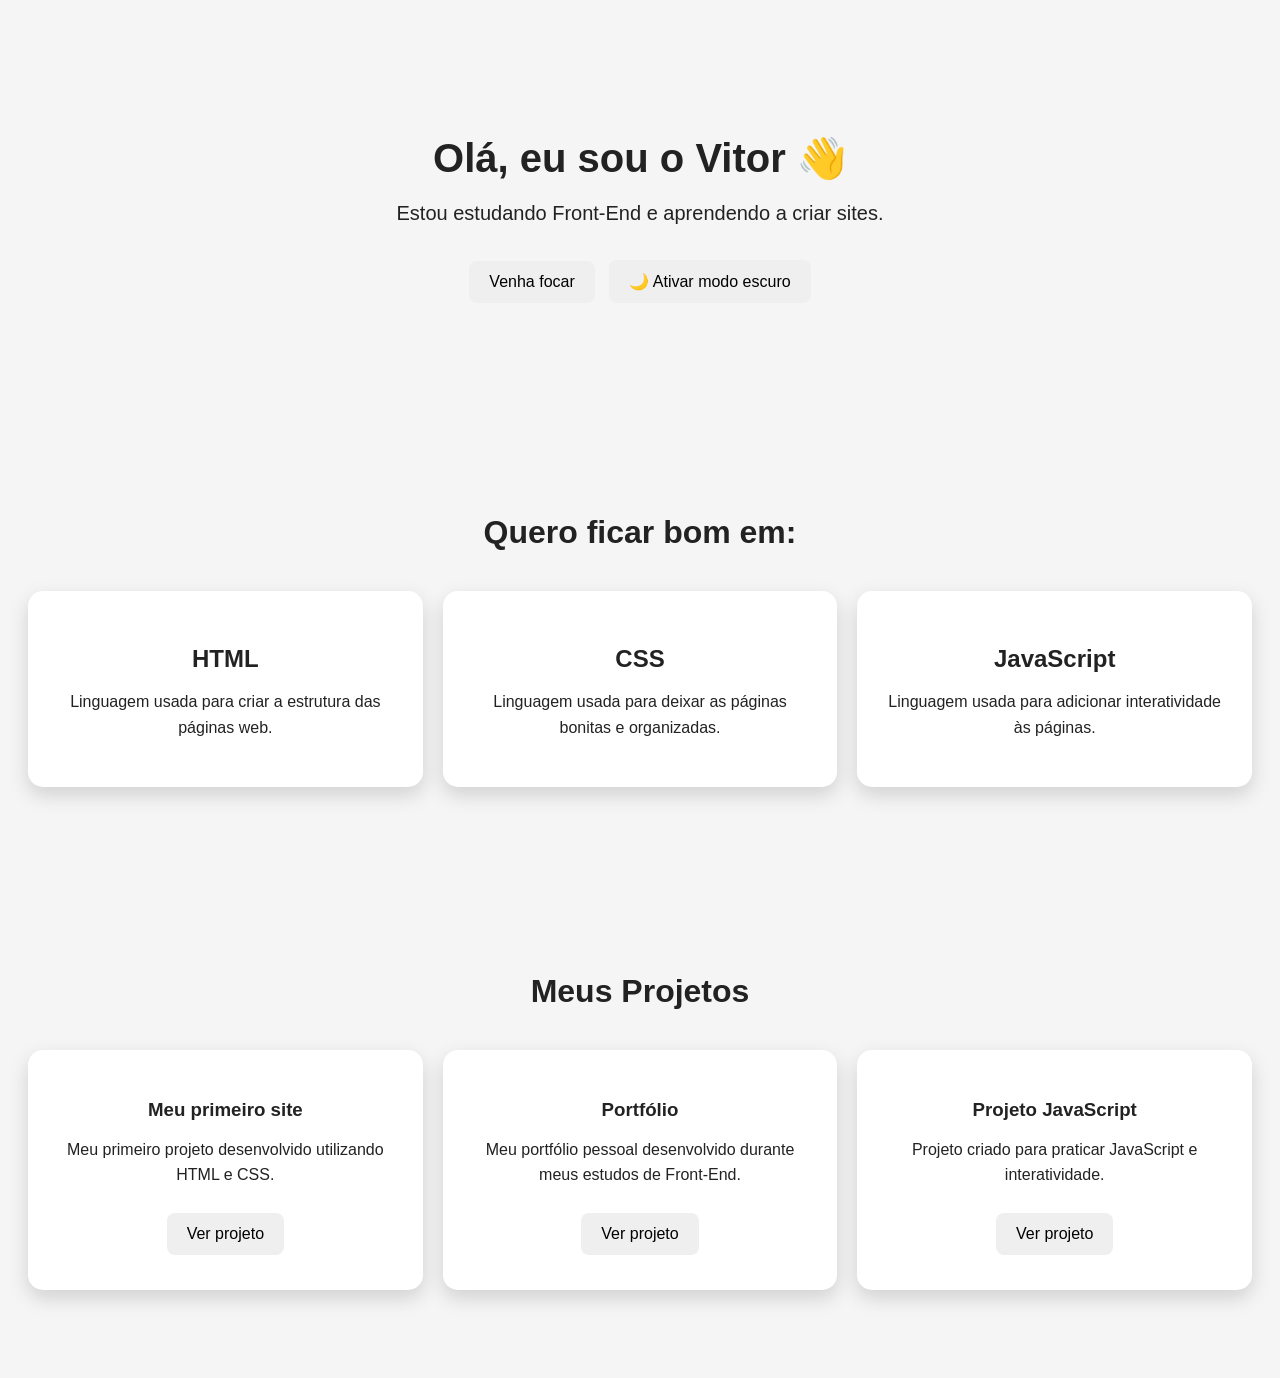
==== index.html @ cea2af31 "Meu primeiro site" ====
<!DOCTYPE html>
<html lang="pt-BR">
<head>
    <meta charset="UTF-8">
    <meta name="viewport" content="width=device-width, initial-scale=1.0">
    <title>Portfólio - Vitor</title>
    <link rel="stylesheet" href="style.css">
</head>

<body>

    <header>
        <h1>Olá, eu sou o Vitor 👋</h1>
        <p>Estou estudando Front-End e aprendendo a criar sites.</p>

        <button id="botao-foco">Venha focar</button>
        <button id="botao-tema">🌙 Ativar modo escuro</button>
    </header>

    <main>

        <section id="habilidades">
            <h2>Quero ficar bom em:</h2>

            <div class="cards">

                <div class="card" id="card-html">
                    <h3>HTML</h3>
                    <p>
                        Linguagem usada para criar a estrutura
                        das páginas web.
                    </p>
                </div>

                <div class="card" id="card-css">
                    <h3>CSS</h3>
                    <p>
                        Linguagem usada para deixar as páginas
                        bonitas e organizadas.
                    </p>
                </div>

                <div class="card" id="card-js">
                    <h3>JavaScript</h3>
                    <p>
                        Linguagem usada para adicionar
                        interatividade às páginas.
                    </p>
                </div>

            </div>
        </section>

    </main>

    <script src="script.js"></script>

</body>
</html>
<section id="projetos">

    <h2>Meus Projetos</h2>

    <div class="projetos">

        <div class="projeto">
            <h3>Meu primeiro site</h3>
            <p>
                Meu primeiro projeto desenvolvido
                utilizando HTML e CSS.
            </p>
            <button>Ver projeto</button>
        </div>

        <div class="projeto">
            <h3>Portfólio</h3>
            <p>
                Meu portfólio pessoal desenvolvido
                durante meus estudos de Front-End.
            </p>
            <button>Ver projeto</button>
        </div>

        <div class="projeto">
            <h3>Projeto JavaScript</h3>
            <p>
                Projeto criado para praticar
                JavaScript e interatividade.
            </p>
            <button>Ver projeto</button>
        </div>

    </div>

</section>
---- style.css ----
** {
    margin: 0;
    padding: 0;
    box-sizing: border-box;
}

html {
    scroll-behavior: smooth;
}

body {
    font-family: Arial, sans-serif;
    background-color: #f5f5f5;
    color: #222;
    transition: 0.3s;
}

header {
    text-align: center;
    padding: 100px 20px;
}

header h1 {
    font-size: 40px;
    margin-bottom: 15px;
}

header p {
    font-size: 20px;
    margin-bottom: 30px;
}

button {
    padding: 12px 20px;
    margin: 5px;
    border: none;
    border-radius: 8px;
    cursor: pointer;
    font-size: 16px;
}

#habilidades {
    padding: 80px 20px;
    text-align: center;
}

#habilidades h2 {
    font-size: 32px;
    margin-bottom: 40px;
}

.cards {
    display: flex;
    gap: 20px;
    justify-content: center;
}

.card {
    background-color: white;
    padding: 30px;
    border-radius: 15px;
    width: 30%;
    box-shadow: 0 8px 20px rgba(0, 0, 0, 0.15);
    transition: 0.3s;
    text-align: center;
    cursor: pointer;
}

.card:hover {
    transform: translateY(-10px);
}

.card.selecionado {
    transform: scale(1.1);
    box-shadow: 0 15px 30px rgba(0, 0, 0, 0.25);
}

.card h3 {
    font-size: 24px;
    margin-bottom: 15px;
}

.card p {
    line-height: 1.6;
}

/* MODO ESCURO */

body.dark {
    background-color: #121212;
    color: white;
}

body.dark .card {
    background-color: #1e1e1e;
    color: white;
}

body.dark .card p {
    color: #ddd;
}

/* CELULAR */

@media (max-width: 768px) {

    .cards {
        flex-direction: column;
        align-items: center;
    }

    .card {
        width: 80%;
    }

}#projetos {
    padding: 80px 20px;
    text-align: center;
}

#projetos h2 {
    font-size: 32px;
    margin-bottom: 40px;
}

.projetos {
    display: flex;
    gap: 20px;
    justify-content: center;
}

.projeto {
    background-color: white;
    padding: 30px;
    border-radius: 15px;
    width: 30%;
    box-shadow: 0 8px 20px rgba(0, 0, 0, 0.15);
    transition: 0.3s;
}

.projeto:hover {
    transform: translateY(-10px);
}

.projeto h3 {
    margin-bottom: 15px;
}

.projeto p {
    line-height: 1.6;
    margin-bottom: 20px;
}

body.dark .projeto {
    background-color: #1e1e1e;
    color: white;
}

@media (max-width: 768px) {

    .projetos {
        flex-direction: column;
        align-items: center;
    }

    .projeto {
        width: 80%;
    }

}
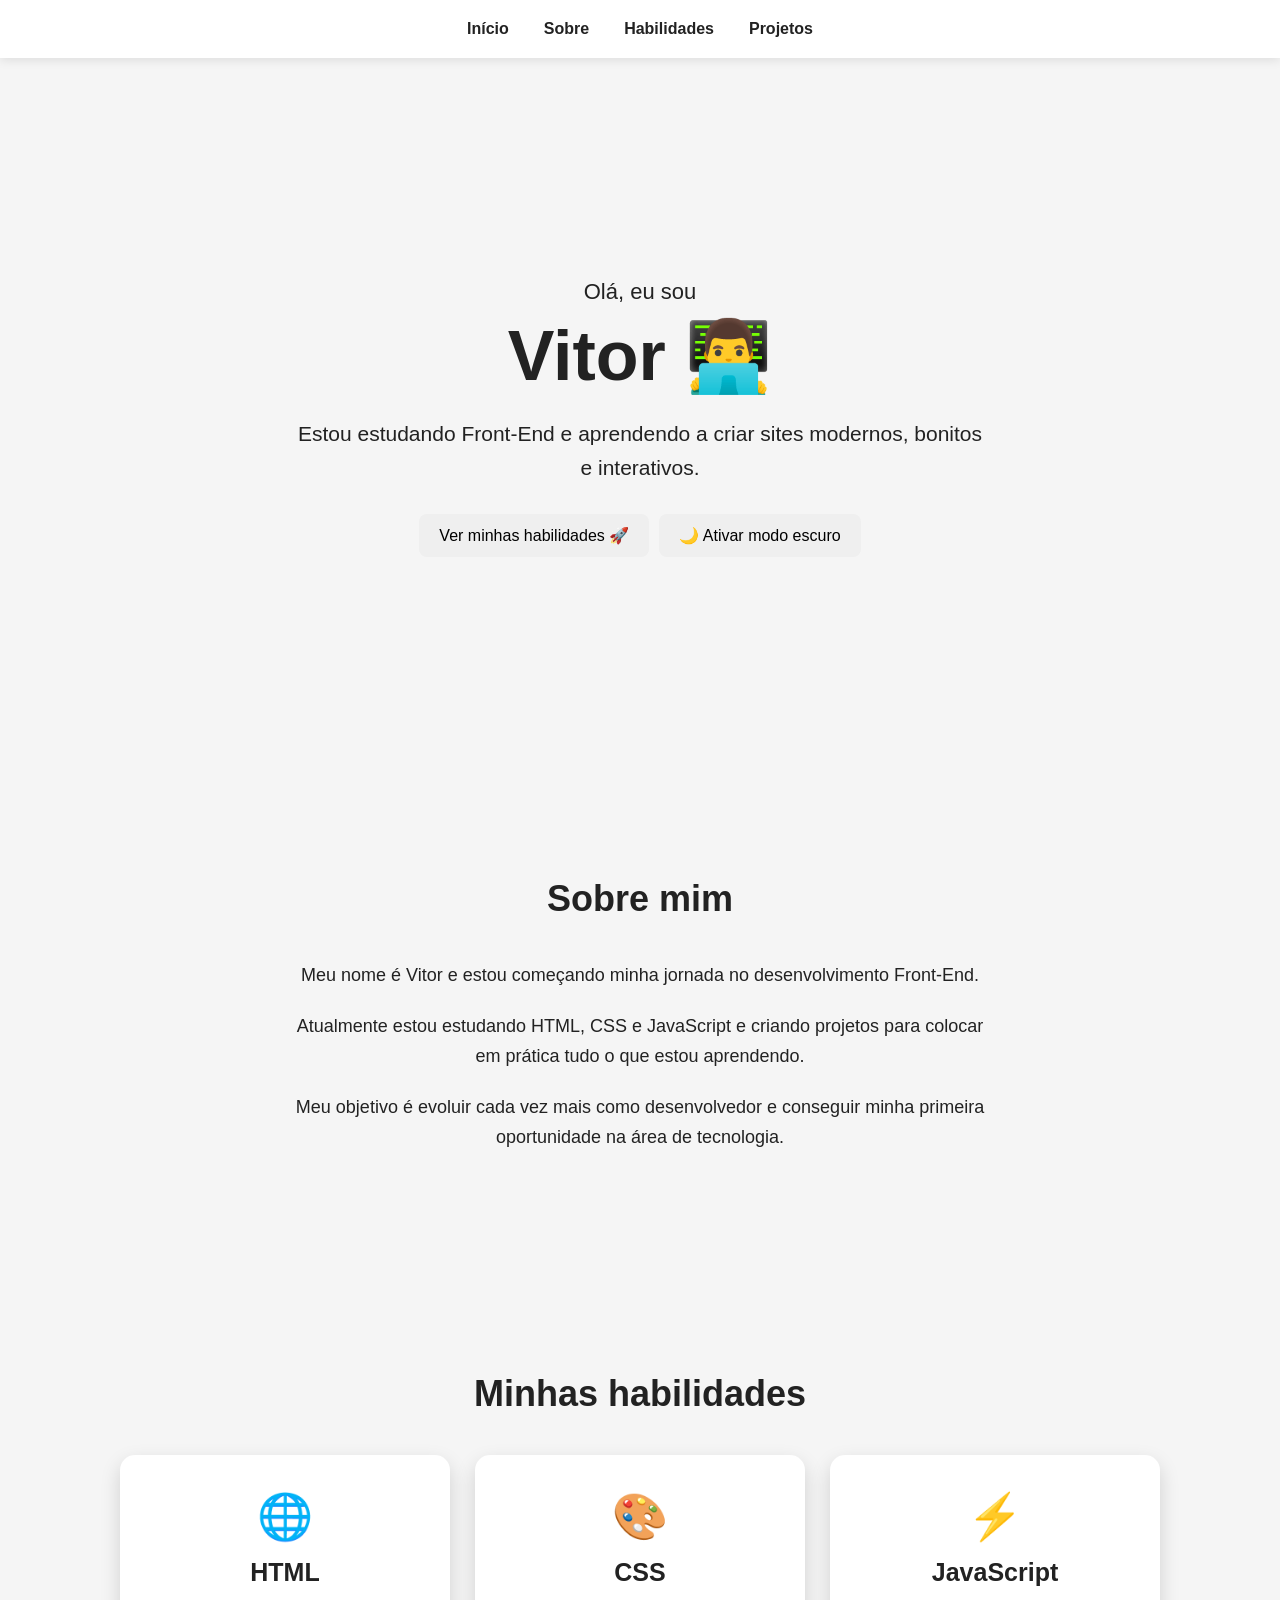
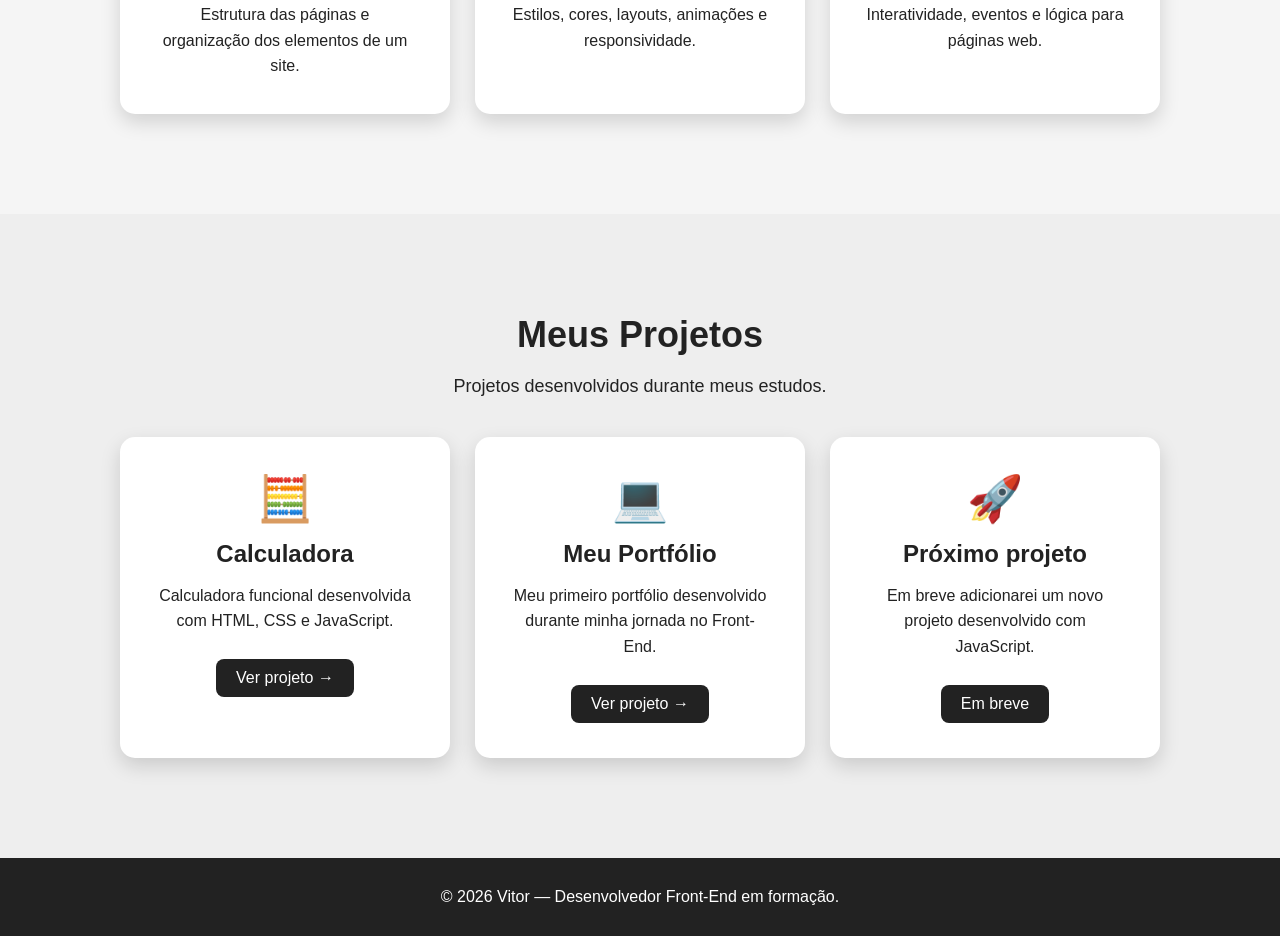
==== commit b57eb04f: "Atualiza portfólio e adiciona calculadora" ====
--- a/index.html
+++ b/index.html
@@ -1,5 +1,6 @@
 <!DOCTYPE html>
 <html lang="pt-BR">
+
 <head>
     <meta charset="UTF-8">
     <meta name="viewport" content="width=device-width, initial-scale=1.0">
@@ -9,87 +10,186 @@
 
 <body>
 
-    <header>
-        <h1>Olá, eu sou o Vitor 👋</h1>
-        <p>Estou estudando Front-End e aprendendo a criar sites.</p>
+    <nav class="menu">
+        <a href="#inicio">Início</a>
+        <a href="#sobre">Sobre</a>
+        <a href="#habilidades">Habilidades</a>
+        <a href="#projetos">Projetos</a>
+    </nav>
 
-        <button id="botao-foco">Venha focar</button>
-        <button id="botao-tema">🌙 Ativar modo escuro</button>
+    <header class="hero" id="inicio">
+
+        <div class="hero-texto">
+
+            <p class="saudacao">Olá, eu sou</p>
+
+            <h1>Vitor 👨‍💻</h1>
+
+            <p class="descricao">
+                Estou estudando Front-End e aprendendo a criar
+                sites modernos, bonitos e interativos.
+            </p>
+
+            <div class="botoes">
+                <button id="botao-foco">
+                    Ver minhas habilidades 🚀
+                </button>
+
+                <button id="botao-tema">
+                    🌙 Ativar modo escuro
+                </button>
+            </div>
+
+        </div>
+
     </header>
 
     <main>
 
+        <section id="sobre">
+
+            <h2>Sobre mim</h2>
+
+            <div class="sobre-conteudo">
+
+                <p>
+                    Meu nome é Vitor e estou começando minha jornada
+                    no desenvolvimento Front-End.
+                </p>
+
+                <p>
+                    Atualmente estou estudando HTML, CSS e JavaScript
+                    e criando projetos para colocar em prática tudo
+                    o que estou aprendendo.
+                </p>
+
+                <p>
+                    Meu objetivo é evoluir cada vez mais como
+                    desenvolvedor e conseguir minha primeira
+                    oportunidade na área de tecnologia.
+                </p>
+
+            </div>
+
+        </section>
+
         <section id="habilidades">
-            <h2>Quero ficar bom em:</h2>
+
+            <h2>Minhas habilidades</h2>
 
             <div class="cards">
 
                 <div class="card" id="card-html">
+                    <div class="icone">🌐</div>
                     <h3>HTML</h3>
                     <p>
-                        Linguagem usada para criar a estrutura
-                        das páginas web.
+                        Estrutura das páginas e organização
+                        dos elementos de um site.
                     </p>
                 </div>
 
                 <div class="card" id="card-css">
+                    <div class="icone">🎨</div>
                     <h3>CSS</h3>
                     <p>
-                        Linguagem usada para deixar as páginas
-                        bonitas e organizadas.
+                        Estilos, cores, layouts, animações
+                        e responsividade.
                     </p>
                 </div>
 
                 <div class="card" id="card-js">
+                    <div class="icone">⚡</div>
                     <h3>JavaScript</h3>
                     <p>
-                        Linguagem usada para adicionar
-                        interatividade às páginas.
+                        Interatividade, eventos e lógica
+                        para páginas web.
                     </p>
                 </div>
 
             </div>
+
+        </section>
+
+        <section id="projetos">
+
+            <h2>Meus Projetos</h2>
+
+            <p class="subtitulo">
+                Projetos desenvolvidos durante meus estudos.
+            </p>
+
+            <div class="projetos">
+
+                <div class="projeto">
+
+                    <div class="projeto-icone">🧮</div>
+
+                    <h3>Calculadora</h3>
+
+                    <p>
+                        Calculadora funcional desenvolvida
+                        com HTML, CSS e JavaScript.
+                    </p>
+
+                    <a href="calculadora/index.html"
+                       class="botao-projeto">
+                        Ver projeto →
+                    </a>
+
+                </div>
+
+                <div class="projeto">
+
+                    <div class="projeto-icone">💻</div>
+
+                    <h3>Meu Portfólio</h3>
+
+                    <p>
+                        Meu primeiro portfólio desenvolvido
+                        durante minha jornada no Front-End.
+                    </p>
+
+                    <a href="#inicio"
+                       class="botao-projeto">
+                        Ver projeto →
+                    </a>
+
+                </div>
+
+                <div class="projeto">
+
+                    <div class="projeto-icone">🚀</div>
+
+                    <h3>Próximo projeto</h3>
+
+                    <p>
+                        Em breve adicionarei um novo projeto
+                        desenvolvido com JavaScript.
+                    </p>
+
+                    <a href="#projetos"
+                       class="botao-projeto">
+                        Em breve
+                    </a>
+
+                </div>
+
+            </div>
+
         </section>
 
     </main>
 
+    <footer>
+
+        <p>
+            © 2026 Vitor — Desenvolvedor Front-End em formação.
+        </p>
+
+    </footer>
+
     <script src="script.js"></script>
 
 </body>
-</html>
-<section id="projetos">
 
-    <h2>Meus Projetos</h2>
-
-    <div class="projetos">
-
-        <div class="projeto">
-            <h3>Meu primeiro site</h3>
-            <p>
-                Meu primeiro projeto desenvolvido
-                utilizando HTML e CSS.
-            </p>
-            <button>Ver projeto</button>
-        </div>
-
-        <div class="projeto">
-            <h3>Portfólio</h3>
-            <p>
-                Meu portfólio pessoal desenvolvido
-                durante meus estudos de Front-End.
-            </p>
-            <button>Ver projeto</button>
-        </div>
-
-        <div class="projeto">
-            <h3>Projeto JavaScript</h3>
-            <p>
-                Projeto criado para praticar
-                JavaScript e interatividade.
-            </p>
-            <button>Ver projeto</button>
-        </div>
-
-    </div>
-
-</section>+</html>
--- a/style.css
+++ b/style.css
@@ -1,4 +1,4 @@
-** {
+* {
     margin: 0;
     padding: 0;
     box-sizing: border-box;
@@ -15,55 +15,151 @@
     transition: 0.3s;
 }
 
-header {
-    text-align: center;
-    padding: 100px 20px;
-}
-
-header h1 {
-    font-size: 40px;
-    margin-bottom: 15px;
-}
-
-header p {
-    font-size: 20px;
+
+/* MENU */
+
+.menu {
+    position: sticky;
+    top: 0;
+    z-index: 1000;
+
+    display: flex;
+    justify-content: center;
+    gap: 35px;
+
+    padding: 20px;
+
+    background-color: white;
+
+    box-shadow: 0 2px 10px rgba(0, 0, 0, 0.1);
+}
+
+.menu a {
+    color: #222;
+    text-decoration: none;
+    font-weight: bold;
+    transition: 0.3s;
+}
+
+.menu a:hover {
+    transform: translateY(-2px);
+}
+
+
+/* INÍCIO */
+
+.hero {
+    min-height: 80vh;
+
+    display: flex;
+    justify-content: center;
+    align-items: center;
+
+    text-align: center;
+
+    padding: 40px 20px;
+}
+
+.hero-texto {
+    max-width: 700px;
+}
+
+.saudacao {
+    font-size: 22px;
+    margin-bottom: 10px;
+}
+
+.hero h1 {
+    font-size: 70px;
+    margin-bottom: 20px;
+}
+
+.descricao {
+    font-size: 21px;
+    line-height: 1.6;
     margin-bottom: 30px;
+}
+
+.botoes {
+    display: flex;
+    justify-content: center;
+    gap: 10px;
+    flex-wrap: wrap;
 }
 
 button {
     padding: 12px 20px;
-    margin: 5px;
+
     border: none;
     border-radius: 8px;
+
     cursor: pointer;
+
     font-size: 16px;
-}
-
-#habilidades {
-    padding: 80px 20px;
-    text-align: center;
-}
-
-#habilidades h2 {
-    font-size: 32px;
+
+    transition: 0.3s;
+}
+
+button:hover {
+    transform: translateY(-3px);
+}
+
+
+/* SEÇÕES */
+
+section {
+    padding: 100px 20px;
+}
+
+section h2 {
+    text-align: center;
+    font-size: 36px;
     margin-bottom: 40px;
 }
 
+
+/* SOBRE */
+
+.sobre-conteudo {
+    max-width: 700px;
+    margin: 0 auto;
+    text-align: center;
+}
+
+.sobre-conteudo p {
+    font-size: 18px;
+    line-height: 1.7;
+    margin-bottom: 20px;
+}
+
+
+/* HABILIDADES */
+
 .cards {
     display: flex;
-    gap: 20px;
-    justify-content: center;
+    gap: 25px;
+    justify-content: center;
+
+    max-width: 1100px;
+    margin: 0 auto;
 }
 
 .card {
     background-color: white;
-    padding: 30px;
+
+    padding: 35px;
+
     border-radius: 15px;
+
     width: 30%;
+
+    text-align: center;
+
     box-shadow: 0 8px 20px rgba(0, 0, 0, 0.15);
-    transition: 0.3s;
-    text-align: center;
+
     cursor: pointer;
+
+    transition: 0.3s;
 }
 
 .card:hover {
@@ -71,18 +167,118 @@
 }
 
 .card.selecionado {
-    transform: scale(1.1);
-    box-shadow: 0 15px 30px rgba(0, 0, 0, 0.25);
+    transform: scale(1.05);
+
+    box-shadow:
+        0 15px 30px rgba(0, 0, 0, 0.25);
+}
+
+.icone {
+    font-size: 45px;
+    margin-bottom: 15px;
 }
 
 .card h3 {
+    font-size: 25px;
+    margin-bottom: 15px;
+}
+
+.card p {
+    line-height: 1.6;
+}
+
+
+/* PROJETOS */
+
+#projetos {
+    background-color: #eeeeee;
+}
+
+.subtitulo {
+    text-align: center;
+    font-size: 18px;
+
+    margin-top: -20px;
+    margin-bottom: 40px;
+}
+
+.projetos {
+    display: flex;
+    gap: 25px;
+    justify-content: center;
+
+    max-width: 1100px;
+    margin: 0 auto;
+}
+
+.projeto {
+    background-color: white;
+
+    padding: 35px;
+
+    border-radius: 15px;
+
+    width: 30%;
+
+    text-align: center;
+
+    box-shadow: 0 8px 20px rgba(0, 0, 0, 0.15);
+
+    transition: 0.3s;
+}
+
+.projeto:hover {
+    transform: translateY(-10px);
+}
+
+.projeto-icone {
+    font-size: 45px;
+    margin-bottom: 15px;
+}
+
+.projeto h3 {
     font-size: 24px;
     margin-bottom: 15px;
 }
 
-.card p {
+.projeto p {
     line-height: 1.6;
-}
+    margin-bottom: 25px;
+}
+
+.botao-projeto {
+    display: inline-block;
+
+    padding: 10px 20px;
+
+    background-color: #222;
+
+    color: white;
+
+    text-decoration: none;
+
+    border-radius: 8px;
+
+    transition: 0.3s;
+}
+
+.botao-projeto:hover {
+    transform: translateY(-3px);
+}
+
+
+/* RODAPÉ */
+
+footer {
+    padding: 30px;
+
+    text-align: center;
+
+    background-color: #222;
+
+    color: white;
+}
+
 
 /* MODO ESCURO */
 
@@ -91,6 +287,14 @@
     color: white;
 }
 
+body.dark .menu {
+    background-color: #1e1e1e;
+}
+
+body.dark .menu a {
+    color: white;
+}
+
 body.dark .card {
     background-color: #1e1e1e;
     color: white;
@@ -100,9 +304,53 @@
     color: #ddd;
 }
 
+body.dark #projetos {
+    background-color: #181818;
+}
+
+body.dark .projeto {
+    background-color: #1e1e1e;
+    color: white;
+}
+
+body.dark .projeto p {
+    color: #ddd;
+}
+
+body.dark .botao-projeto {
+    background-color: white;
+    color: #222;
+}
+
+body.dark .sobre-conteudo p {
+    color: #ddd;
+}
+
+
 /* CELULAR */
 
 @media (max-width: 768px) {
+
+    .menu {
+        gap: 12px;
+        padding: 15px 10px;
+    }
+
+    .menu a {
+        font-size: 14px;
+    }
+
+    .hero {
+        min-height: 70vh;
+    }
+
+    .hero h1 {
+        font-size: 50px;
+    }
+
+    .descricao {
+        font-size: 18px;
+    }
 
     .cards {
         flex-direction: column;
@@ -110,53 +358,8 @@
     }
 
     .card {
-        width: 80%;
-    }
-
-}#projetos {
-    padding: 80px 20px;
-    text-align: center;
-}
-
-#projetos h2 {
-    font-size: 32px;
-    margin-bottom: 40px;
-}
-
-.projetos {
-    display: flex;
-    gap: 20px;
-    justify-content: center;
-}
-
-.projeto {
-    background-color: white;
-    padding: 30px;
-    border-radius: 15px;
-    width: 30%;
-    box-shadow: 0 8px 20px rgba(0, 0, 0, 0.15);
-    transition: 0.3s;
-}
-
-.projeto:hover {
-    transform: translateY(-10px);
-}
-
-.projeto h3 {
-    margin-bottom: 15px;
-}
-
-.projeto p {
-    line-height: 1.6;
-    margin-bottom: 20px;
-}
-
-body.dark .projeto {
-    background-color: #1e1e1e;
-    color: white;
-}
-
-@media (max-width: 768px) {
+        width: 90%;
+    }
 
     .projetos {
         flex-direction: column;
@@ -164,7 +367,7 @@
     }
 
     .projeto {
-        width: 80%;
+        width: 90%;
     }
 
 }
